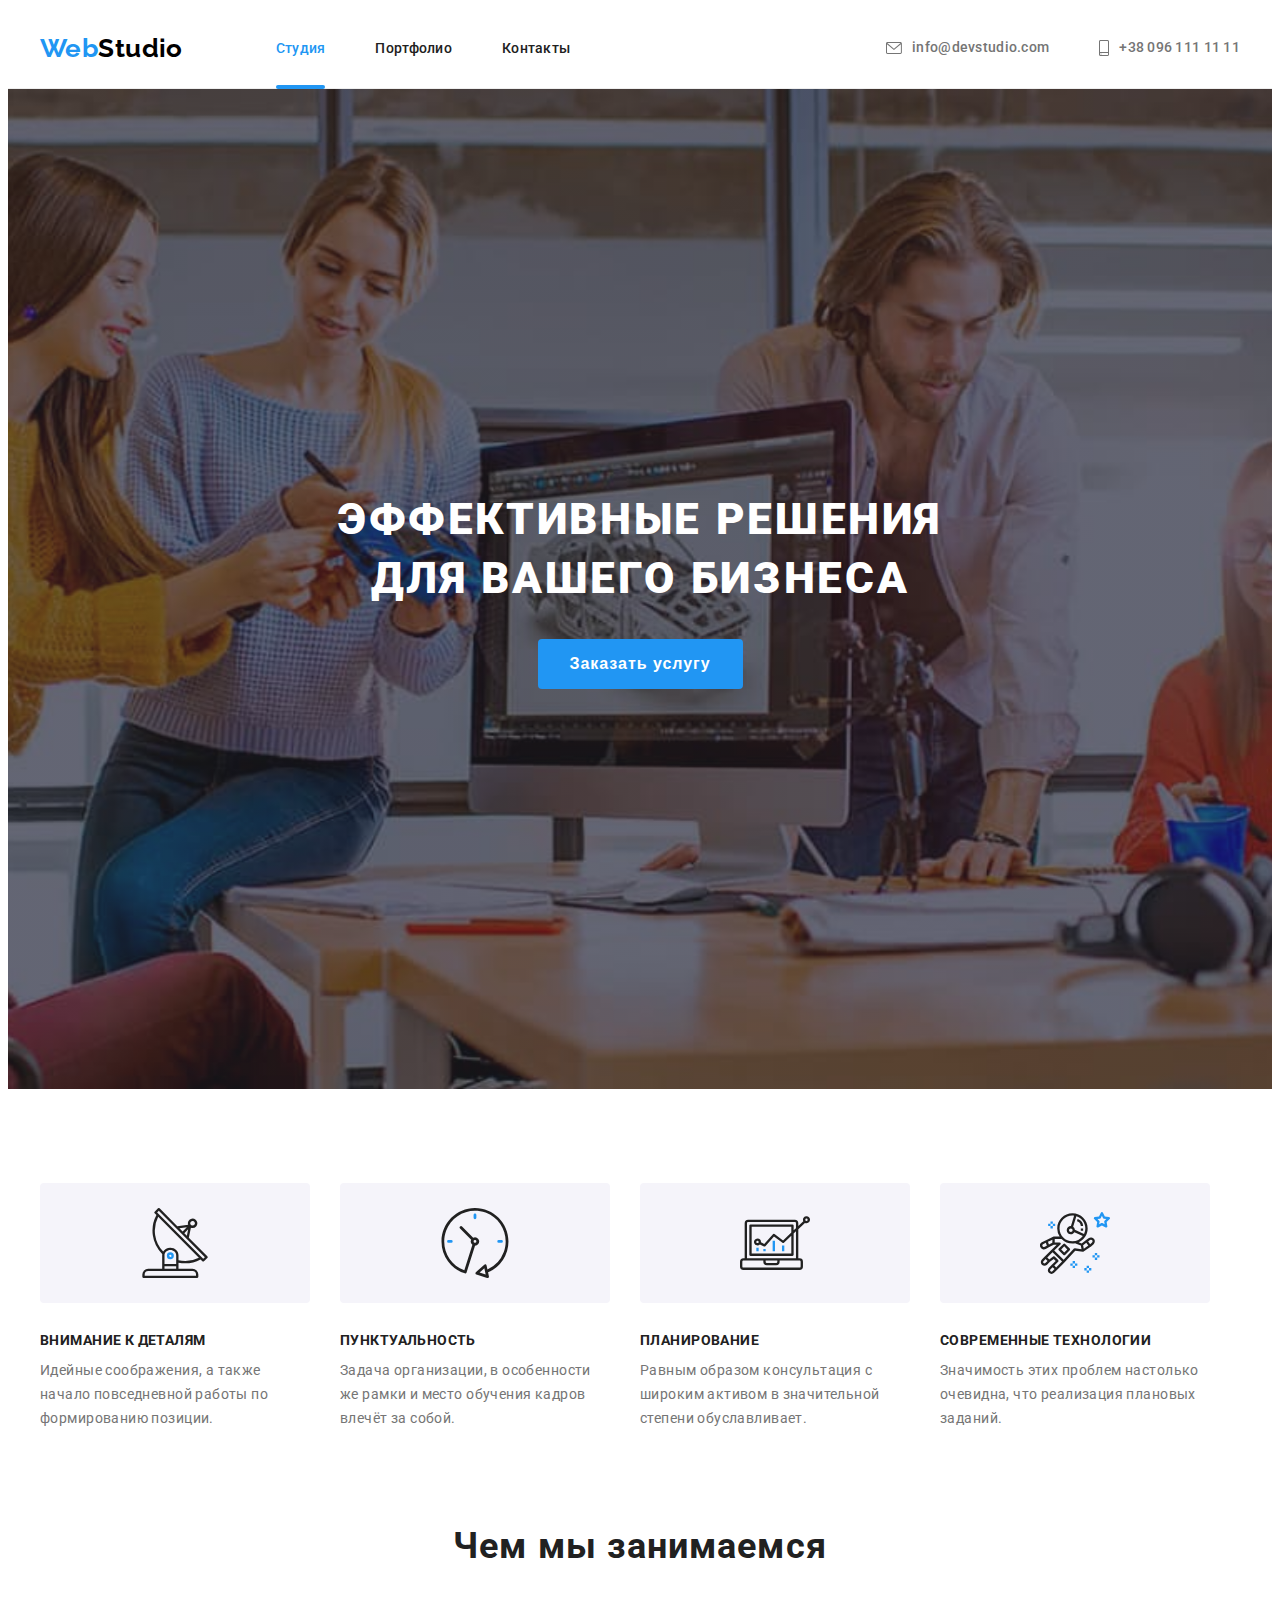
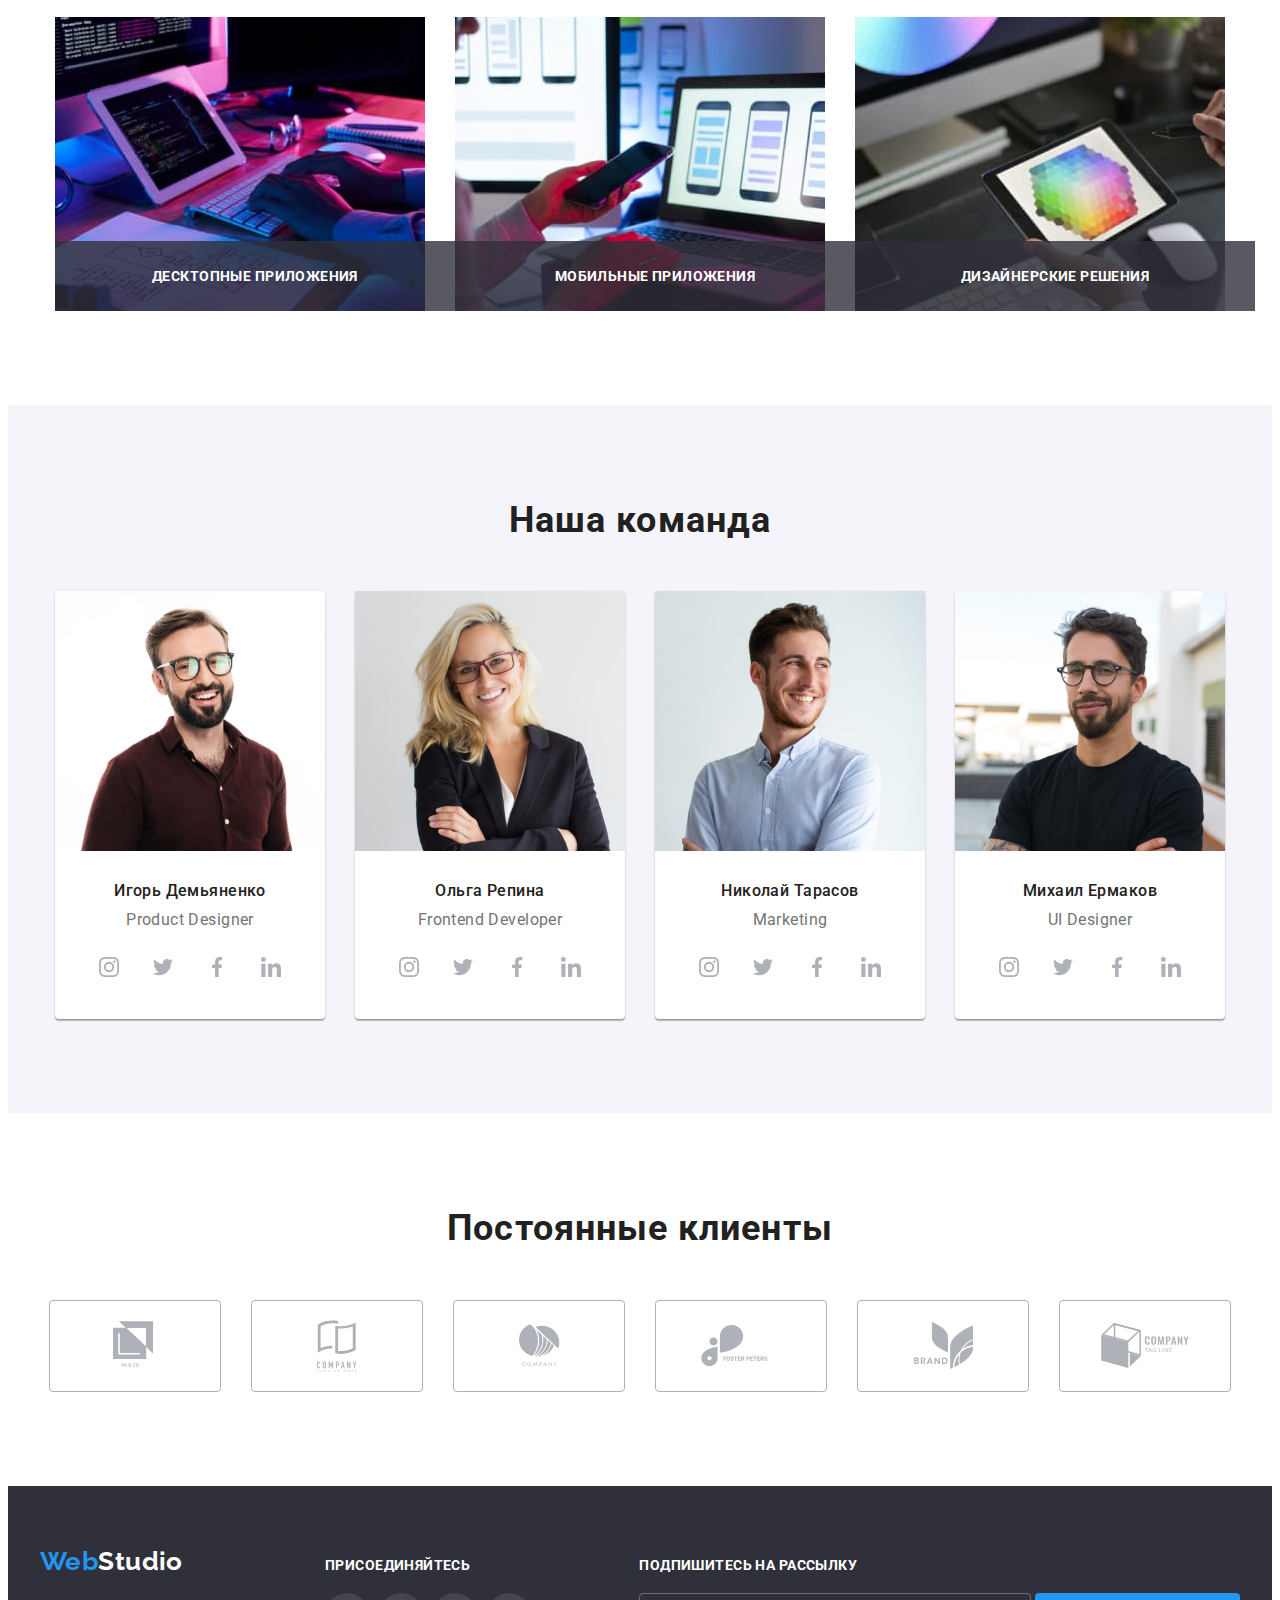
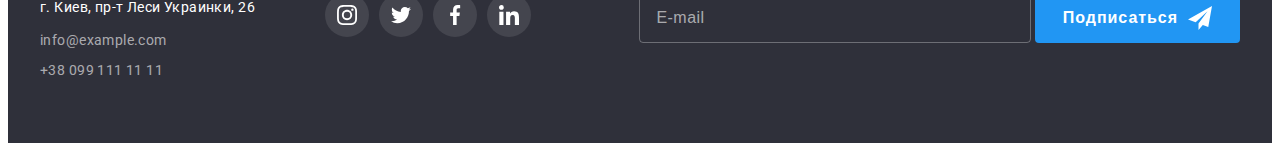
==== index.html @ 0a1d78c8 "added all icons" ====
<!DOCTYPE html>
<html lang="ru">
  <head>
    <meta charset="UTF-8" />
    <meta name="viewport" content="width=device-width, initial-scale=1.0" />
    <title>goit-markup-hw-06 Web Studio (Version 2.1)</title>

    <!-- Embeding fonts -->
    <link rel="preconnect" href="https://fonts.gstatic.com" />
    <link
      href="https://fonts.googleapis.com/css2?family=Raleway:wght@700&family=Roboto:wght@400;500;700;900&display=swap"
      rel="stylesheet"
    />

    <!--подключен сторонний нормалайз https://github.com/sindresorhus/modern-normalize/blob/main/modern-normalize.css -->
    <!-- <link rel="stylesheet" href="./css/modern-normalize.css" /> -->
    <link
      rel="stylesheet"
      href="https://cdnjs.cloudflare.com/ajax/libs/modern-normalize/1.0.0/modern-normalize.css"
      integrity="sha512-Zx6MlUMKSVJoQ+83OwhdILe8cSEsCzfqThJd7J/VA2UrK6Ctj85p+xzqfyuNXE5B1k25uUdmJ2OzItbBy9GHAQ=="
      crossorigin="anonymous"
    />
    <!-- Скрыт заголовок visually-hidden.css https://gist.github.com/luxplanjay/6f6936b1bba7afe006fa9317b07b6045 -->
    <!-- <link rel="stylesheet" href="./css/visually-hidden.css" /> -->

    <!-- Тут файл для переменных цвета в основном... -->
    <!-- <link rel="stylesheet" href="./css/variables.css"> -->

    <!-- Основные стили -->
    <link rel="stylesheet" href="./css/styles.css" />
  </head>

  <body>
    <header class="header">
      <div class="container">
        <nav class="nav">
          <a href="./index.html" lang="en" class="logo">
            Web<span class="logo-part">Studio</span>
          </a>
          <ul class="nav-list">
            <li class="nav-list-item">
              <a href="./index.html" class="nav-link current-page">Студия</a>
            </li>

            <li class="nav-list-item">
              <a href="./portfolio.html" class="nav-link">Портфолио</a>
            </li>

            <li class="nav-list-item">
              <a href="#contacts" class="nav-link">Контакты</a>
            </li>
          </ul>
        </nav>
        <address class="address-list">
          <a href="mailto:info@devstudio.com" lang="en" class="address-item">
            <svg class="address-icon" width="16" height="12">
              <use href="./images/icons.svg#envelope"></use>
            </svg>
            info@devstudio.com
          </a>

          <a href="tel:+380961111111" class="address-item">
            <svg class="address-icon" width="10" height="16">
              <use href="./images/icons.svg#smartphone"></use>
            </svg>
            +38 096 111 11 11
          </a>
        </address>
      </div>
    </header>

    <!-- <svg>
      <use href="./images/not-optimized/address-envelope.svg" width="20"></use>
    </svg> -->

    <main>
      <!--Hero section-->
      <section class="hero">
        <h1 class="hero-title uppercase">
          Эффективные решения<br />для вашего бизнеса
        </h1>
        <button data-toggle-backdrop-sign class="button">
          Заказать услугу
        </button>
      </section>

      <!--features section-->
      <section class="features section">
        <div class="container">
          <!-- <div class="wrapper"> -->
          <h2 class="visually-hidden">Наши ценности</h2>
          <ul class="card-set">
            <li class="card">
              <div class="card-thumb">
                <svg height="70" width="70">
                  <use href="./images/icons.svg#antenna-1"></use>
                </svg>
              </div>
              <h3 class="features-title uppercase">Внимание к деталям</h3>
              <p>
                Идейные соображения, а также начало повседневной работы по
                формированию позиции.
              </p>
            </li>

            <li class="card">
              <div class="card-thumb">
                <svg height="70" width="70">
                  <use href="./images/icons.svg#clock-1"></use>
                </svg>
              </div>
              <h3 class="features-title uppercase">Пунктуальность</h3>
              <p>
                Задача организации, в особенности же рамки и место обучения
                кадров влечёт за собой.
              </p>
            </li>

            <li class="card">
              <div class="card-thumb">
                <svg height="70" width="70">
                  <use href="./images/icons.svg#diagram-1"></use>
                </svg>
              </div>
              <h3 class="features-title uppercase">Планирование</h3>
              <p>
                Равным образом консультация с широким активом в значительной
                степени обуславливает.
              </p>
            </li>

            <li class="card">
              <div class="card-thumb">
                <svg height="70" width="70">
                  <use href="./images/icons.svg#astronaut-1"></use>
                </svg>
              </div>
              <h3 class="features-title uppercase">Современные технологии</h3>
              <p>
                Значимость этих проблем настолько очевидна, что реализация
                плановых заданий.
              </p>
            </li>
          </ul>
          <!-- </div> -->
        </div>
      </section>
      <!-- About section -->
      <section class="about section">
        <div class="container">
          <h2 class="section-title">Чем мы занимаемся</h2>
          <ul class="card-set">
            <li class="about-card">
              <div class="card-thumb">
                <img
                  class="about-image"
                  src="./images/box-001.jpg"
                  alt="Десктопные приложения"
                  width="370"
                />
                <div class="overlay">
                  <p class="overlay-text uppercase">Десктопные приложения</p>
                </div>
              </div>
            </li>

            <li class="about-card">
              <div class="card-thumb">
                <img
                  class="about-image"
                  src="./images/box-002.jpg"
                  alt="Мобильные приложения"
                  width="370"
                />
                <div class="overlay">
                  <p class="overlay-text uppercase">Мобильные приложения</p>
                </div>
              </div>
            </li>

            <li class="about-card">
              <div class="card-thumb">
                <img
                  class="about-image"
                  src="./images/box-003.jpg"
                  alt="Дизайнерские решения"
                  width="370"
                />
                <div class="overlay">
                  <p class="overlay-text uppercase">Дизайнерские решения</p>
                </div>
              </div>
            </li>
          </ul>
        </div>
      </section>

      <!--team section-->
      <section class="team section">
        <div class="container">
          <h2 class="section-title">Наша команда</h2>
          <ul class="card-set">
            <li class="card-set-item">
              <div class="card-thumb">
                <img
                  src="./images/card-001.jpg"
                  alt="Product Designer Игорь Демьяненко"
                  width="270"
                />
              </div>
              <div class="card-content">
                <h3 class="card-title">Игорь Демьяненко</h3>
                <p class="card-item" lang="en">Product Designer</p>
                <ul class="social-links">
                  <li class="social-links-item">
                    <a
                      class="social-link instagram"
                      href="#"
                      rel="nofollow noopener noreferrer"
                      target="blanc"
                      aria-label="Instagram"
                    >
                      <svg height="20" width="20">
                        <use href="./images/icons.svg#instagram-2"></use>
                      </svg>
                    </a>
                  </li>

                  <li class="social-links-item">
                    <a
                      class="social-link twitter"
                      href="#"
                      rel="nofollow noopener noreferrer"
                      target="blanc"
                      aria-label="Twitter"
                    >
                      <svg height="20" width="20">
                        <use href="./images/icons.svg#twitter-1"></use>
                      </svg>
                    </a>
                  </li>

                  <li class="social-links-item">
                    <a
                      class="social-link facebook"
                      href="#"
                      rel="nofollow noopener noreferrer"
                      target="blanc"
                      aria-label="Facebook"
                    >
                      <svg height="20" width="20">
                        <use href="./images/icons.svg#facebook-1"></use>
                      </svg>
                    </a>
                  </li>

                  <li class="social-links-item">
                    <a
                      class="social-link linkedin"
                      href="#"
                      rel="nofollow noopener noreferrer"
                      target="blanc"
                      aria-label="Linkedin"
                    >
                      <svg height="20" width="20">
                        <use href="./images/icons.svg#linkedin-1"></use>
                      </svg>
                    </a>
                  </li>
                </ul>
              </div>
            </li>

            <li class="card-set-item">
              <div class="card-thumb">
                <img
                  src="./images/card-002.jpg"
                  alt="Frontend Developer Ольга Репина"
                  width="270"
                />
              </div>
              <div class="card-content">
                <h3 class="card-title">Ольга Репина</h3>
                <p class="card-item" lang="en">Frontend Developer</p>
                <ul class="social-links">
                  <li class="social-links-item">
                    <a
                      class="social-link instagram"
                      href="#"
                      rel="nofollow noopener noreferrer"
                      target="blanc"
                      aria-label="Instagram"
                    >
                      <svg height="20" width="20">
                        <use href="./images/icons.svg#instagram-2"></use>
                      </svg>
                    </a>
                  </li>

                  <li class="social-links-item">
                    <a
                      class="social-link twitter"
                      href="#"
                      rel="nofollow noopener noreferrer"
                      target="blanc"
                      aria-label="Twitter"
                    >
                      <svg height="20" width="20">
                        <use href="./images/icons.svg#twitter-1"></use>
                      </svg>
                    </a>
                  </li>

                  <li class="social-links-item">
                    <a
                      class="social-link facebook"
                      href="#"
                      rel="nofollow noopener noreferrer"
                      target="blanc"
                      aria-label="Facebook"
                    >
                      <svg height="20" width="20">
                        <use href="./images/icons.svg#facebook-1"></use>
                      </svg>
                    </a>
                  </li>

                  <li class="social-links-item">
                    <a
                      class="social-link linkedin"
                      href="#"
                      rel="nofollow noopener noreferrer"
                      target="blanc"
                      aria-label="Linkedin"
                    >
                      <svg height="20" width="20">
                        <use href="./images/icons.svg#linkedin-1"></use>
                      </svg>
                    </a>
                  </li>
                </ul>
              </div>
            </li>

            <li class="card-set-item">
              <div class="card-thumb">
                <img
                  src="./images/card-003.jpg"
                  alt="Marketing Николай Тарасов"
                  width="270"
                />
              </div>
              <div class="card-content">
                <h3 class="card-title">Николай Тарасов</h3>
                <p class="card-item" lang="en">Marketing</p>
                <ul class="social-links">
                  <li class="social-links-item">
                    <a
                      class="social-link instagram"
                      href="#"
                      rel="nofollow noopener noreferrer"
                      target="blanc"
                      aria-label="Instagram"
                    >
                      <svg height="20" width="20">
                        <use href="./images/icons.svg#instagram-2"></use>
                      </svg>
                    </a>
                  </li>

                  <li class="social-links-item">
                    <a
                      class="social-link twitter"
                      href="#"
                      rel="nofollow noopener noreferrer"
                      target="blanc"
                      aria-label="Twitter"
                    >
                      <svg height="20" width="20">
                        <use href="./images/icons.svg#twitter-1"></use>
                      </svg>
                    </a>
                  </li>

                  <li class="social-links-item">
                    <a
                      class="social-link facebook"
                      href="#"
                      rel="nofollow noopener noreferrer"
                      target="blanc"
                      aria-label="Facebook"
                    >
                      <svg height="20" width="20">
                        <use href="./images/icons.svg#facebook-1"></use>
                      </svg>
                    </a>
                  </li>

                  <li class="social-links-item">
                    <a
                      class="social-link linkedin"
                      href="#"
                      rel="nofollow noopener noreferrer"
                      target="blanc"
                      aria-label="Linkedin"
                    >
                      <svg height="20" width="20">
                        <use href="./images/icons.svg#linkedin-1"></use>
                      </svg>
                    </a>
                  </li>
                </ul>
              </div>
            </li>

            <li class="card-set-item">
              <div class="card-thumb">
                <img
                  src="./images/card-004.jpg"
                  alt="UI Designer Михаил Ермаков"
                  width="270"
                />
              </div>
              <div class="card-content">
                <h3 class="card-title">Михаил Ермаков</h3>
                <p class="card-item" lang="en">UI Designer</p>
                <ul class="social-links">
                  <li class="social-links-item">
                    <a
                      class="social-link instagram"
                      href="#"
                      rel="nofollow noopener noreferrer"
                      target="blanc"
                      aria-label="Instagram"
                    >
                      <svg height="20" width="20">
                        <use href="./images/icons.svg#instagram-2"></use>
                      </svg>
                    </a>
                  </li>

                  <li class="social-links-item">
                    <a
                      class="social-link twitter"
                      href="#"
                      rel="nofollow noopener noreferrer"
                      target="blanc"
                      aria-label="Twitter"
                    >
                      <svg height="20" width="20">
                        <use href="./images/icons.svg#twitter-1"></use>
                      </svg>
                    </a>
                  </li>

                  <li class="social-links-item">
                    <a
                      class="social-link facebook"
                      href="#"
                      rel="nofollow noopener noreferrer"
                      target="blanc"
                      aria-label="Facebook"
                    >
                      <svg height="20" width="20">
                        <use href="./images/icons.svg#facebook-1"></use>
                      </svg>
                    </a>
                  </li>

                  <li class="social-links-item">
                    <a
                      class="social-link linkedin"
                      href="#"
                      rel="nofollow noopener noreferrer"
                      target="blanc"
                      aria-label="Linkedin"
                    >
                      <svg height="20" width="20">
                        <use href="./images/icons.svg#linkedin-1"></use>
                      </svg>
                    </a>
                  </li>
                </ul>
              </div>
            </li>
          </ul>
        </div>
      </section>

      <!--clients section-->
      <section class="clients section">
        <div class="container">
          <h2 class="section-title">Постоянные клиенты</h2>
          <ul class="card-set">
            <li class="card-set-item">
              <a
                class="client-link"
                href="#"
                rel="nofollow noopener noreferrer"
                target="blanc"
                aria-label="Client-1"
              >
                <svg width="44.27" height="49.23">
                  <use href="./images/icons.svg#logo-1"></use>
                </svg>
              </a>
            </li>

            <li class="card-set-item">
              <a
                class="client-link"
                href="#"
                rel="nofollow noopener noreferrer"
                target="blanc"
                aria-label="Client-2"
              >
                <svg width="40" height="52">
                  <use href="./images/icons.svg#logo-2"></use>
                </svg>
              </a>
            </li>

            <li class="card-set-item">
              <a
                class="client-link"
                href="#"
                rel="nofollow noopener noreferrer"
                target="blanc"
                aria-label="Client-3"
              >
                <svg width="41" height="42.6">
                  <use href="./images/icons.svg#logo-3"></use>
                </svg>
              </a>
            </li>

            <li class="card-set-item">
              <a
                class="client-link"
                href="#"
                rel="nofollow noopener noreferrer"
                target="blanc"
                aria-label="Client-4"
              >
                <svg width="79.66" height="42.02">
                  <use href="./images/icons.svg#logo-4"></use>
                </svg>
              </a>
            </li>

            <li class="card-set-item">
              <a
                class="client-link"
                href="#"
                rel="nofollow noopener noreferrer"
                target="blanc"
                aria-label="Client-5"
              >
                <svg width="59" height="47">
                  <use href="./images/icons.svg#logo-5"></use>
                </svg>
              </a>
            </li>

            <li class="card-set-item">
              <a
                class="client-link"
                href="#"
                rel="nofollow noopener noreferrer"
                target="blanc"
                aria-label="Client-6"
              >
                <svg width="88.48" height="45.44">
                  <use href="./images/icons.svg#logo-6"></use>
                </svg>
              </a>
            </li>
          </ul>
        </div>
      </section>
    </main>

    <footer class="footer">
      <div class="container">
        <div class="footer-address-sidebar">
          <a href="./index.html" lang="en" class="logo">
            Web<span class="logo-part">Studio</span>
          </a>
          <address id="contacts" class="address-list">
            <a
              href="https://goo.gl/maps/3aquBBFfu6E2QgFt6"
              class="address-item map"
              rel="nofollow noopener noreferrer"
              target="blanc"
            >
              г. Киев, пр-т Леси Украинки, 26
            </a>

            <a href="mailto:info@example.com" lang="en" class="address-item">
              info@example.com
            </a>

            <a href="tel:+380991111111" class="address-item">
              +38 099 111 11 11
            </a>
          </address>
        </div>

        <div class="footer-socials-sidebar uppercase">
          <p>присоединяйтесь</p>

          <ul class="social-links">
            <li class="social-links-item">
              <a
                class="social-link instagram"
                href="#"
                rel="nofollow noopener noreferrer"
                target="blanc"
                aria-label="Instagram"
              >
                <svg height="20" width="20">
                  <use href="./images/icons.svg#instagram-2"></use>
                </svg>
              </a>
            </li>

            <li class="social-links-item">
              <a
                class="social-link twitter"
                href="#"
                rel="nofollow noopener noreferrer"
                target="blanc"
                aria-label="Twitter"
              >
                <svg height="20" width="20">
                  <use href="./images/icons.svg#twitter-1"></use>
                </svg>
              </a>
            </li>

            <li class="social-links-item">
              <a
                class="social-link facebook"
                href="#"
                rel="nofollow noopener noreferrer"
                target="blanc"
                aria-label="Facebook"
              >
                <svg height="20" width="20">
                  <use href="./images/icons.svg#facebook-1"></use>
                </svg>
              </a>
            </li>

            <li class="social-links-item">
              <a
                class="social-link linkedin"
                href="#"
                rel="nofollow noopener noreferrer"
                target="blanc"
                aria-label="Linkedin"
              >
                <svg height="20" width="20">
                  <use href="./images/icons.svg#linkedin-1"></use>
                </svg>
              </a>
            </li>
          </ul>
        </div>

        <form class="email-form uppercase" autocomplete="on" novalidate>
          <div
            class="email-form-wrapper"
            role="group"
            aria-labelledby="email-input"
          >
            <p id="email-input">Подпишитесь на рассылку</p>
            <label>
              <input
                type="email"
                name="email"
                id="email"
                class="input"
                placeholder="E-mail"
              />
            </label>
            <button type="button" class="button">
              Подписаться
              <svg class="email-form-icon" height="24" width="24">
                <use href="./images/icons.svg#send"></use>
              </svg>
            </button>
          </div>
        </form>
      </div>
    </footer>

    <div data-backdrop-sign class="backdrop-sign is-hidden">
      <div class="modal-sign">
        <button class="close-button" data-toggle-backdrop-sign>
          <svg height="18" width="18">
            <use href="./images/icons.svg#close"></use>
          </svg>
        </button>
        <form class="modal-form" autocomplete="on" novalidate>
          <div
            class="modal-form-wrapper"
            role="group"
            aria-labelledby="form-heading"
          >
            <p id="form-heading" class="form-heading">
              Оставьте свои данные, мы вам перезвоним
            </p>
            <label class="input-label">
              <span class="input-heading">Имя</span>
              <div class="icon-input-wrapper">
                <input class="input" type="text" name="name" />
                <svg class="input-icon" height="18" width="18">
                  <use href="./images/icons.svg#person"></use>
                </svg>
              </div>
            </label>
            <label class="input-label">
              <span class="input-heading"> Телефон </span>
              <div class="icon-input-wrapper">
                <input class="input" type="tel" name="tel" />
                <svg class="input-icon" height="18" width="18">
                  <use href="./images/icons.svg#phone"></use>
                </svg>
              </div>
            </label>
            <label class="input-label">
              <span class="input-heading"> Почта </span>
              <div class="icon-input-wrapper">
                <input class="input" type="email" name="email" />
                <svg class="input-icon" height="18" width="18">
                  <use href="./images/icons.svg#email"></use>
                </svg>
              </div>
            </label>
            <label class="input-label">
              <span class="input-heading"> Комментарий </span>
              <textarea
                class="input textarea"
                name="comment"
                id="comment"
                placeholder="Введите текст"
                rows="5"
              ></textarea>
            </label>
          </div>
        </form>

        <label>
          Соглашаюсь с рассылкой и принимаю
          <input class="checkbox" type="checkbox" />
          <svg class="input-icon" height="15" width="16">
            <use href="./images/icons.svg#check-mark"></use>
          </svg>
        </label>
        <a class="link" href="#">Условия договора</a>
        <button class="button" type="button">Отправить</button>
      </div>
    </div>
    <script src="./scripts/modal.js"></script>

    <!-- <noscript>
      Для корректной работы страницы разрешите браузеру выполнение скриптов
    </noscript> -->
  </body>
</html>
---- css/styles.css ----
/* Variables */
:root {
  --accent-color: #2196f3; /* accent-color */
  --hover-background-color: #188ce8; /* bg hover for hero button */
  --secondary-color: #212121; /* text titles */
  --primary-color: #757575; /* primary-color text */
  --white-color: #ffffff; /* white-color for some text */
  --border-color: #ececec; /* border */
  --border-color: #eeeeee; /* Border-color for portfolio */
  --modal-input-border-color: rgba(33, 33, 33, 0.2);
  --secondary-background-color: #f5f4fa; /* bg some buttons */
  --address-primary-color: rgba(255, 255, 255, 0.6); /* address-primary-color */
  --black-color: #000000; /* black-color */
  --primary-background-color: #2f303a; /* primary-background-color footer and hero */
  --social-link-color: #afb1b8; /* social-link color */
  --hero-bg-color: #c4c4c4; /* bg for hero */
  --hero-overlay-color: rgba(47, 48, 58, 0.4);
  --about-overlay-color: rgba(47, 48, 58, 0.8);
  --portfolio-overlay-color: rgba(33, 150, 243, 0.9);
  --modal-overlay-color: rgba(0, 0, 0, 0.2);
  --close-border-color: rgba(0, 0, 0, 0.1);

  --footer-socials-bg-color: rgba(255, 255, 255, 0.1);
  --transparent-color: rgba(0, 0, 0, 0);

  --card-set-gap: 30px; /* set-gap between cards for adaptive grid */

  --box-shadow: 0px 1px 3px rgba(0, 0, 0, 0.12), 0px 1px 1px rgba(0, 0, 0, 0.14),
    0px 2px 1px rgba(0, 0, 0, 0.2);
  --portfolio-box-shadow: 0px 1px 1px rgba(0, 0, 0, 0.12),
    0px 4px 4px rgba(0, 0, 0, 0.06), 1px 4px 6px rgba(0, 0, 0, 0.16);
  --button-shadow: 0px 3px 1px rgba(0, 0, 0, 0.1),
    0px 1px 2px rgba(0, 0, 0, 0.08), 0px 2px 2px rgba(0, 0, 0, 0.12);

  --transition-duration: 250ms;
  --transition-timing-function: cubic-bezier(0.4, 0, 0.2, 1);
}

/* Remove markers from lists */
ul {
  list-style: none;
}

/* Remove underline from urls */
a {
  text-decoration: none;
  font-style: normal;
}

/* Transform text to uppercase */
.uppercase {
  text-transform: uppercase;
}

body {
  font-family: 'Roboto', sans-serif;
  font-weight: 400;
  font-size: 14px;
  line-height: 1.71;
  letter-spacing: 0.03em;
  background-color: var(--white-color);
  color: var(--primary-color);
}

.container {
  display: flex;
  width: 1200px; /* TODO: @width в будущем переделать под адаптив@ сделать "max-width: 1200px;" и пофиксить все что поплывет при изменении вьюпорта */
  padding-left: 15px;
  padding-right: 15px;
  margin-left: auto;
  margin-right: auto;

  /* outline: 2px dotted tomato; */
}

.header .container {
  display: flex;
  align-items: center;
  justify-content: space-between;
}

.header .nav {
  display: flex;
  align-items: center;
}

.header {
  position: relative;

  /* position: fixed;
  top: 0;
  left: 0;
  width: 100%;
  z-index: 1; */

  /* margin-top: 5px; */
  background-color: var(--white-color);
  border-bottom: 1px solid var(--border-color);
}

/* .header::after {
  position: absolute;
  content: '';
  display: block;
  left: 0;
  bottom: 0;
  width: 100%;
  height: 1px;
  background-color: var(--border-color); 
}*/

/* reset margins for headings & paragraphs */
h1,
h2,
h3,
h4,
h5,
h6,
p,
ul {
  margin: 0;
  padding: 0;
}

/* adaptive grid (card-set, card-set-item) */
.card-set {
  display: flex;
  flex-wrap: wrap;

  /* reset user agent styles */
  list-style: none;
  padding: 0;
  margin: 0;

  /* compensation for .card margins */
  margin-top: calc(-1 * var(--card-set-gap));
  margin-left: calc(-1 * var(--card-set-gap));
}

.card-set-item {
  flex-basis: calc(
    100% / 4 - var(--card-set-gap)
  ); /* "100% / 4" - where "4" is count of items in row, so every card will got 1/4 parrent width but - var(--card-set-gap)  */

  margin-top: var(--card-set-gap);
  margin-left: var(--card-set-gap);

  /* box-shadow: 0px 1px 3px rgba(0, 0, 0, 0.12), 0px 1px 1px rgba(0, 0, 0, 0.14), 0px 2px 1px rgba(0, 0, 0, 0.2); */
  box-shadow: var(--box-shadow);

  border-radius: 4px;
  text-align: center;

  background-color: var(--white-color);

  /* width: 270px; */
}

/* Самая простая техника отзывчивых изображений card-thumb */
.card-thumb {
  display: block;
}

/* delletes indents for inline images */
img {
  display: block; /* убивает зазор в 1/4em строчного элемента картинки просто делая ее блочным */

  max-width: 100%;

  /* высоту для современных браузеров ставить тут не обязательно */
  height: 100%;

  object-fit: cover;
}

.card-content {
  padding: 30px 32px;
  text-align: center;

  /* padding-bottom: 30px; */
  /* outline: 1px dotted tomato; */
}

/* Hero section */
.hero {
  display: flex;
  flex-direction: column;
  justify-content: center;
  align-items: center;

  /* width: 1600px; */

  max-width: 1600px;
  min-height: 600px;
  margin-left: auto;
  margin-right: auto;

  padding: 200px 0;

  /* position: absolute;
  width: 1600px;
  height: 600px;
  left: 0px;
  top: 80px;
  background: url(new_photo.jpg); */

  background-color: var(--hero-bg-color);

  /* background-image: url(../images/hero.jpg); */
  background-image: linear-gradient(
      to top,
      var(--hero-overlay-color),
      var(--hero-overlay-color)
    ),
    url(../images/hero.jpg);

  /* linear-gradient(var(--hero-overlay-color)); */
  background-repeat: no-repeat;
  background-size: cover;
  background-position: center;

  color: var(--white-color);
}

.hero-title {
  margin-bottom: 30px;

  font-weight: 900;
  font-size: 44px;
  line-height: 1.36;
  letter-spacing: 0.06em;

  /* margin-left: auto;
  margin-right: auto; */
  text-align: center;
}

.hero .button {
  display: block;

  /* margin-left: auto; */
  /* margin-right: auto; */
  padding: 10px 32px;
  font-weight: 700;
  color: currentColor;
  font-size: 16px;
  line-height: 1.875;
  letter-spacing: 0.06em;
  background-color: var(--accent-color);
  border: none;
  text-align: center;

  /* transition-property: color, background-color, box-shadow;
  transition-duration: var(--transition-duration);
  transition-timing-function: var(--transition-timing-function); */
}

.button {
  font-weight: 500;
  color: var(--secondary-color);
  font-size: 16px;
  line-height: 1.62;
  letter-spacing: 0.03em;
  background-color: var(--secondary-background-color);
  border: none;
  padding: 6px 22px;
  border-radius: 4px;
  cursor: pointer;

  transition-property: color, background-color, box-shadow;
  transition-duration: var(--transition-duration);
  transition-timing-function: var(--transition-timing-function);
}

.button:hover,
.button:focus {
  color: var(--white-color);
  background-color: var(--accent-color);
  outline: none;

  box-shadow: var(--button-shadow);
}

.hero .button:hover,
.hero .button:focus {
  background-color: var(--hover-background-color);
  outline: none;
} /* end of Hero section */

/* Logo styles */
.logo {
  margin-right: 93px;

  /* position: relative; */
  font-family: 'Raleway', sans-serif;
  font-weight: 700;
  font-size: 26px;
  line-height: 1.19;

  /* letter-spacing: 0.03em; */
  color: var(--accent-color);

  /* transition-property: text-shadow;
  transition-duration: var(--transition-duration);
  transition-timing-function: var(--transition-timing-function); */
}

.logo:hover,
.logo:focus {
  outline: none;

  /* text-shadow: var(--button-shadow); */
}

.header .logo-part {
  color: var(--black-color);
}

/* nav */
.nav-list {
  display: flex;
}

.nav-list-item:not(.nav-list-item:last-child) {
  margin-right: 50px;
}

.nav-link {
  position: relative;
  display: inline-block;
  padding-top: 32px;
  padding-bottom: 32px;

  font-size: 14px;
  color: var(--secondary-color);
  font-weight: 500;
  line-height: 1.1721;

  /* line-height: 1.1429; */
  letter-spacing: 0.02em;

  /* outline: 1px dotted tomato; */
  transition-property: color, background-color, box-shadow;
  transition-duration: var(--transition-duration);
  transition-timing-function: var(--transition-timing-function);
}

.nav-link:hover,
.nav-link:focus {
  color: var(--accent-color);
  outline: none;
}

.nav-link::after {
  content: '';
  display: block;
  position: absolute;
  width: 100%;
  height: 4px;
  bottom: -1px;

  /* z-index: 1; */
  border-radius: 2px;
  background-color: var(--transparent-color);

  transition-property: background-color;
  transition-duration: var(--transition-duration);
  transition-timing-function: var(--transition-timing-function);
}

.nav-link:focus::after,
.nav-link:hover::after {
  background-color: var(--accent-color);
}

.current-page {
  color: var(--accent-color);
  position: relative;

  transition-property: color;
  transition-duration: var(--transition-duration);
  transition-timing-function: var(--transition-timing-function);
}

.current-page:hover,
.current-page:focus {
  color: var(--hover-background-color);

  /* text-shadow: var(--button-shadow); */
}

.current-page::after {
  background-color: var(--accent-color);
}

.current-page:hover::after,
.current-page:focus::after {
  background-color: var(--hover-background-color);
}

/* 
.current-page::after,
.current-page::after {
  content: '';
  display: flex;
  height: 10px;
  width: 10px;
  background-color: tomato;
} */

.features-title {
  margin-bottom: 10px;
  font-size: 14px;
  line-height: 1.14;
  color: var(--secondary-color);
}

.section {
  padding-top: 94px;
  padding-bottom: 94px;
}

.section-title {
  margin-bottom: 50px;
  font-weight: 700;
  font-size: 36px;
  letter-spacing: 0.03em;
  line-height: 1.17;
  color: var(--secondary-color);
}

.team {
  background-color: var(--secondary-background-color);
}

.team .card-thumb {
  max-height: 260px;
}

.card {
  background-color: var(--white-color);
  max-width: 270px;
}

.portfolio .container {
  flex-direction: column;
}

.portfolio-item {
  background-color: var(--white-color);

  /* width: 370px; */
  flex-basis: calc(100% / 3 - var(--card-set-gap));

  margin-top: var(--card-set-gap);
  margin-left: var(--card-set-gap);

  /* border: 1px solid var(--border-color); */
}

.portfolio-item-link {
  display: block;
  color: var(--primary-color);

  transition-property: box-shadow;
  transition-duration: var(--transition-duration);
  transition-timing-function: var(--transition-timing-function);
}

.portfolio-item-link:hover,
.portfolio-item-link:focus {
  outline: none;
  box-shadow: var(--portfolio-box-shadow);
}

.portfolio-title {
  margin-bottom: 4px;
  font-weight: 700;
  font-size: 18px;
  letter-spacing: 0.06em;
  line-height: 2;
  color: var(--secondary-color);
}

.portfolio-type {
  font-size: 16px;
  line-height: 1.875;
}

.portfolio-text {
  padding: 20px 24px;

  border-bottom: 1px solid var(--border-color);
  border-left: 1px solid var(--border-color);
  border-right: 1px solid var(--border-color);
}

.portfolio .card-thumb {
  position: relative;
  max-height: 294px;
  overflow: hidden;
}

.portfolio-item-link .overlay {
  position: absolute;
  top: 0;
  left: 0;

  width: 100%;
  height: 100%;
  padding: 64px 24px;

  /* padding: 32px 64px;*/

  /* opacity: 0; */
  background: var(--portfolio-overlay-color);
  transform: translateY(150%);

  /* transition: transform 250ms cubic-bezier(0.4, 0, 0.2, 1); */
  transition-property: transform;
  transition-duration: var(--transition-duration);
  transition-timing-function: var(--transition-timing-function);
}

.portfolio-item-link:hover .overlay,
.portfolio-item-link:focus .overlay {
  transform: translateY(0);
}

.portfolio .overlay-text {
  font-size: 18px;
  line-height: 1.56;
  letter-spacing: 0.03em;

  /* display: inline-block; */
  /* position: absolute; */
  /* padding: 63px 24px; */
  /* top: 0%; */
  /* left: 0%; */
  /* background-color: rgba(0, 0, 0, 0.06); */
  color: var(--white-color);

  /* color: teal; */
  /* opacity: 0; */

  /* transition-property: opacity;
  transition-duration: 250ms;
  transition-timing-function: cubic-bezier(0.4, 0, 0.2, 1);
  transition-delay: 50ms; */
}

/* .portfolio-item-link:hover .overlay,
.portfolio-item-link:focus .overlay {
  opacity: 1;
} */

/* 
.portfolio .card-thumb::after {
  content: '';
  display: block;
  position: absolute;
  width: 100%;
  height: 100%;
  top: 50%;
  left: 50%;
  margin: 0;
  background-color: tomato;
} */

.card-title {
  color: var(--secondary-color);
  font-weight: 500;
  font-size: 16px;
  line-height: 1.19;
}

/* .team .card {

} */

.card-item {
  margin-top: 10px;

  color: var(--primary-color);
  font-size: 16px;
  line-height: 1.19;
} /* end of main section */

.footer .logo-part {
  color: var(--white-color);
} /* end of Logo styles */

.footer .logo {
  margin-right: 0;
  margin-bottom: 20px;
}

.footer .logo:hover,
.footer .logo:focus {
  outline: none;

  /* text-shadow: var(--box-shadow); */
}

.footer {
  padding-top: 60px;
  padding-bottom: 60px;
  background-color: var(--primary-background-color);
}

.footer > .container {
  display: flex;
  flex-direction: row;
  justify-content: flex-start;
  align-items: baseline;
}

.footer-address-sidebar {
  display: flex;
  flex-direction: column;
  justify-content: flex-start;
  align-items: flex-start;
}

.footer .address-item {
  margin-right: 0;
  color: var(--address-primary-color);
  font-weight: 400;
  line-height: 1.71;
  letter-spacing: 0.03em;
}

.footer .address-item:not(:last-child, .map) {
  margin-bottom: 6px;

  /* background-color: red; */
}

.footer .address-list {
  flex-direction: column;
}

.address-item.map {
  margin-bottom: 9px;
  color: var(--white-color);
}

.address-item {
  display: flex;
  font-weight: 500;
  font-size: 14px;
  line-height: 1.14;
  letter-spacing: 0.02em;
  color: var(--primary-color);
  margin-right: 50px;
  align-items: center;

  transition-property: color;
  transition-duration: var(--transition-duration);
  transition-timing-function: var(--transition-timing-function);
}

.address-item:last-child {
  margin-right: 0;
}

.address-item:hover,
.address-item:focus {
  color: var(--accent-color);
  outline: none;
}

.address-list {
  display: flex;
  justify-content: flex-start;
  align-items: flex-start;
}

.footer-socials-sidebar {
  display: flex;
  flex-direction: column;
  justify-content: flex-start;
  align-items: flex-start;
  margin-left: 70px;

  font-weight: 700;
  line-height: 1.15;
  letter-spacing: 0.03em;

  /* text-transform: uppercase; */
  color: var(--white-color);
}

.footer .social-links {
  margin-top: 20px;
  min-width: 206px;
}

.footer .social-link {
  background-color: var(--footer-socials-bg-color);
  fill: var(--white-color);
}

.footer .social-link:focus,
.footer .social-link:hover {
  background-color: var(--accent-color);
  outline: none;
}

.address-icon {
  margin-right: 10px;
  fill: currentColor;
}

/* .header .address-item::before {
  content: '';
  width: 10px;
  height: 10px;
  margin-right: 1px;
  justify-content: center;
  align-items: center;
  text-align: center;
  background-color: currentColor;
} */

.about.section {
  padding-top: 0;
}

.about > .container {
  display: flex;
  flex-direction: column;
  justify-content: flex-start;
  align-items: center;
}

.about-card {
  flex-basis: calc(100% / 3 - var(--card-set-gap));

  margin-top: var(--card-set-gap);
  margin-left: var(--card-set-gap);
}

.about .card-thumb {
  position: relative;
  max-height: 294px;
}

.about-card .overlay {
  position: absolute;
  bottom: 0;
  left: 0;

  width: 100%;

  padding: 27px 15px;
  text-align: center;

  /* padding: 32px 64px;*/

  /* opacity: 0; */
  background: var(--about-overlay-color);
  color: var(--white-color);

  font-weight: 700;
  font-size: 14px;
  line-height: 1.142;
  letter-spacing: 0.03em;

  /* transition: transform 250ms cubic-bezier(0.4, 0, 0.2, 1); */
  transition-property: transform;
  transition-duration: var(--transition-duration);
  transition-timing-function: var(--transition-timing-function);
}

.team > .container {
  display: flex;
  flex-direction: column;
  justify-content: flex-start;
  align-items: center;
}

.filter-set {
  display: flex;

  /* margin-left: auto;
  margin-right: auto; */
  justify-content: center;
  margin-bottom: 50px;
}

.filter-item:not(:last-child) {
  margin-right: 8px;

  /* flex-basis: calc(100% / 3 - var(--card-set-gap));

  margin-top: var(--card-set-gap);
  margin-left: var(--card-set-gap); */
}

/* .wrapper {
  display: flex;
  margin-left: auto;
  margin-right: auto;
  justify-content: center;
  align-items: center;
  outline: 1px solid teal;
} */

.features .card {
  flex-basis: calc(100% / 4 - var(--card-set-gap));

  margin-top: var(--card-set-gap);
  margin-left: var(--card-set-gap);
}

.features .card-thumb {
  display: flex;
  justify-content: center;
  align-items: center;
  margin-bottom: 30px;
  width: 270px;
  height: 120px;

  /* padding: 25px 100px; */
  /* padding: auto;
  text-align: center; */

  border-radius: 4px;
  background-color: var(--secondary-background-color);
}

.social-links {
  display: flex;
  margin-top: 16px;
  justify-content: space-between;
}

.social-link {
  display: flex;
  width: 44px;
  height: 44px;
  justify-content: center;
  align-items: center;
  border-radius: 50%;
  fill: var(--social-link-color);

  transition-property: fill, background-color;
  transition-duration: var(--transition-duration);
  transition-timing-function: var(--transition-timing-function);
}

.social-link:hover,
.social-link:focus {
  background-color: var(--accent-color);
  fill: var(--white-color);
  outline: none;
}

.clients .container {
  flex-direction: column;
  align-items: center;
}

.client-link {
  display: flex;
  width: 170px;
  height: 90px;
  justify-content: center;
  align-items: center;
  border: 1px solid var(--social-link-color);
  border-radius: 4px;
  fill: var(--social-link-color);

  transition-property: fill, border-color;
  transition-duration: var(--transition-duration);
  transition-timing-function: var(--transition-timing-function);
}

.client-link:hover,
.client-link:focus {
  border-color: var(--accent-color);
  fill: var(--accent-color);
  outline: none;
}

.clients .card-set-item {
  flex-basis: calc(
    100% / 6 - var(--card-set-gap)
  ); /* "100% / 4" - where "4" is count of items in row, so every card will got 1/4 parrent width but - var(--card-set-gap)  */

  margin-top: var(--card-set-gap);
  margin-left: var(--card-set-gap);

  /* box-shadow: 0px 1px 3px rgba(0, 0, 0, 0.12), 0px 1px 1px rgba(0, 0, 0, 0.14),
    0px 2px 1px rgba(0, 0, 0, 0.2); */
  border-radius: 4px;
  text-align: center;
  box-shadow: none;

  background-color: var(--white-color);

  /* width: 270px; */
}

.visually-hidden {
  position: absolute;
  width: 1px;
  height: 1px;
  margin: -1px;
  border: 0;
  padding: 0;

  white-space: nowrap;
  clip-path: inset(100%);
  clip: rect(0 0 0 0);
  overflow: hidden;
}

/* * {
  outline: 1px dotted rgba(0, 0, 0, 0.06);
} */

/* sign backdrop */
.backdrop-sign {
  position: fixed;

  /* display: flex;
  align-items: center;
  justify-content: center; */
  top: 0;
  left: 0;
  width: 100%;
  height: 100%;
  background-color: var(--modal-overlay-color);
  opacity: 1;

  /* visibility: visible; */

  /* transition-property: opacity;
  transition-duration: var(--transition-duration);
  transition-timing-function: var(--transition-timing-function); */
  transition: opacity var(--transition-duration)
      var(--transition-timing-function),
    visibility var(--transition-duration) var(--transition-timing-function);
}

.backdrop-sign.is-hidden {
  visibility: hidden;
  opacity: 0;
  pointer-events: none;

  /* transition-property: visibility;
  transition-duration: var(--transition-duration);
  transition-timing-function: var(--transition-timing-function); */
}

.backdrop-sign.is-hidden .modal-sign {
  transform: scale(0.9) translateX(-50%) translateY(-50%);
}

.modal-sign {
  position: absolute;
  top: 50%;
  left: 50%;
  transform-origin: top left;
  transform: scale(1) translateX(-50%) translateY(-50%);

  display: flex;
  flex-direction: column;
  justify-content: center;
  align-items: center;

  padding: 40px;

  color: var(--secondary-color);
  background-color: var(--white-color);
  box-shadow: var(--box-shadow);
  border-radius: 4px;

  transition: transform var(--transition-duration)
    var(--transition-timing-function);
}

.close-button {
  position: absolute;
  top: 8px;
  right: 8px;
  background-color: var(--transparent-color);
  display: flex;
  align-items: center;
  justify-content: center;
  padding: 0;

  /* color: var(--black-color); */
  border: 1px solid currentColor;
  width: 30px;
  height: 30px;
  border-radius: 50%;
  color: var(--close-border-color);
  cursor: pointer;

  transition-property: color;
  transition-duration: var(--transition-duration);
  transition-timing-function: var(--transition-timing-function);
}

.close-button:hover,
.close-button:focus {
  outline: none;
  color: var(--accent-color);
}

.modal-form-wrapper {
  display: flex;
  flex-direction: column;
  justify-content: center;
  align-items: center;
}

.modal-sign .form-heading {
  margin-bottom: 12px;

  font-weight: 700;
  font-size: 20px;
  line-height: 1.15;
  letter-spacing: 0.03em;
}

.modal-form-wrapper .input-label {
  display: flex;
  flex-direction: column;
  width: 100%;
}

.modal-form-wrapper .input-label + .input-label {
  margin-top: 10px;
}

.modal-form-wrapper .input-heading {
  margin-bottom: 4px;

  font-style: normal;
  font-weight: 400;
  font-size: 12px;
  line-height: 1.166;
  letter-spacing: 0.01em;
}

.modal-form-wrapper .icon-input-wrapper {
  position: relative;
}

.modal-form-wrapper .input-icon {
  position: absolute;
  top: 50%;
  transform: translateY(-50%);
  left: 12px;
  fill: currentColor;
}

.modal-form-wrapper .textarea.input {
  height: 120px;
  padding: 12px 16px;
  resize: none;
  overflow: hidden;
}

.modal-sign .link {
  outline: none;
}

.modal-sign .checkbox {
  outline: none;
}

.modal-sign .button {
  display: inline-flex;
  justify-content: center;
  align-items: center;
  padding: 10px 56px;
  font-weight: 700;
  color: var(--white-color);
  font-size: 16px;
  line-height: 1.875;
  letter-spacing: 0.06em;
  background-color: var(--accent-color);
  border: none;
  text-align: center;
}

.input {
  outline: none;
  color: currentColor;
  background-color: transparent;

  padding: 14px 16px;
  border: 1px solid rgba(255, 255, 255, 0.3);
  border-radius: 4px;
  width: 358px;

  font-size: 16px;
  font-weight: 400;
  line-height: 1.25;
  letter-spacing: 0.03em;
}

.modal-form-wrapper .input {
  border: 1px solid var(--modal-input-border-color);
  width: 100%;
  padding-left: 42px;
}

.modal-form-wrapper .input:hover,
.modal-form-wrapper .input:focus {
  border: 1px solid var(--accent-color);
}

.modal-form-wrapper .input:hover + .input-icon,
.modal-form-wrapper .input:focus + .input-icon {
  fill: var(--accent-color);
}

.modal-sign .button:hover,
.modal-sign .button:focus {
  background-color: var(--hover-background-color);
}

/* footer email-input-form */
.email-form {
  margin-left: auto;
  color: var(--white-color);
  font-size: 14px;
  font-weight: 700;
  letter-spacing: 0.03em;
  line-height: 1.1428;
  font-style: normal;
}

.email-form p {
  margin-bottom: 20px;
}

.email-form .button {
  display: inline-flex;
  justify-content: center;
  align-items: center;
  padding: 10px 28px;
  font-weight: 700;
  color: currentColor;
  font-size: 16px;
  line-height: 1.875;
  letter-spacing: 0.06em;
  background-color: var(--accent-color);
  border: none;
  text-align: center;
}

.email-form .button:hover,
.email-form .button:focus {
  background-color: var(--hover-background-color);
}

.email-form-icon {
  fill: currentColor;
  margin-left: 10px;
}

.email-form .input {
  /*  */
}

.email-form .input:hover,
.email-form .input:focus {
  border: 1px solid var(--accent-color);
}

.email-form .input::placeholder {
  color: var(--address-primary-color);
}
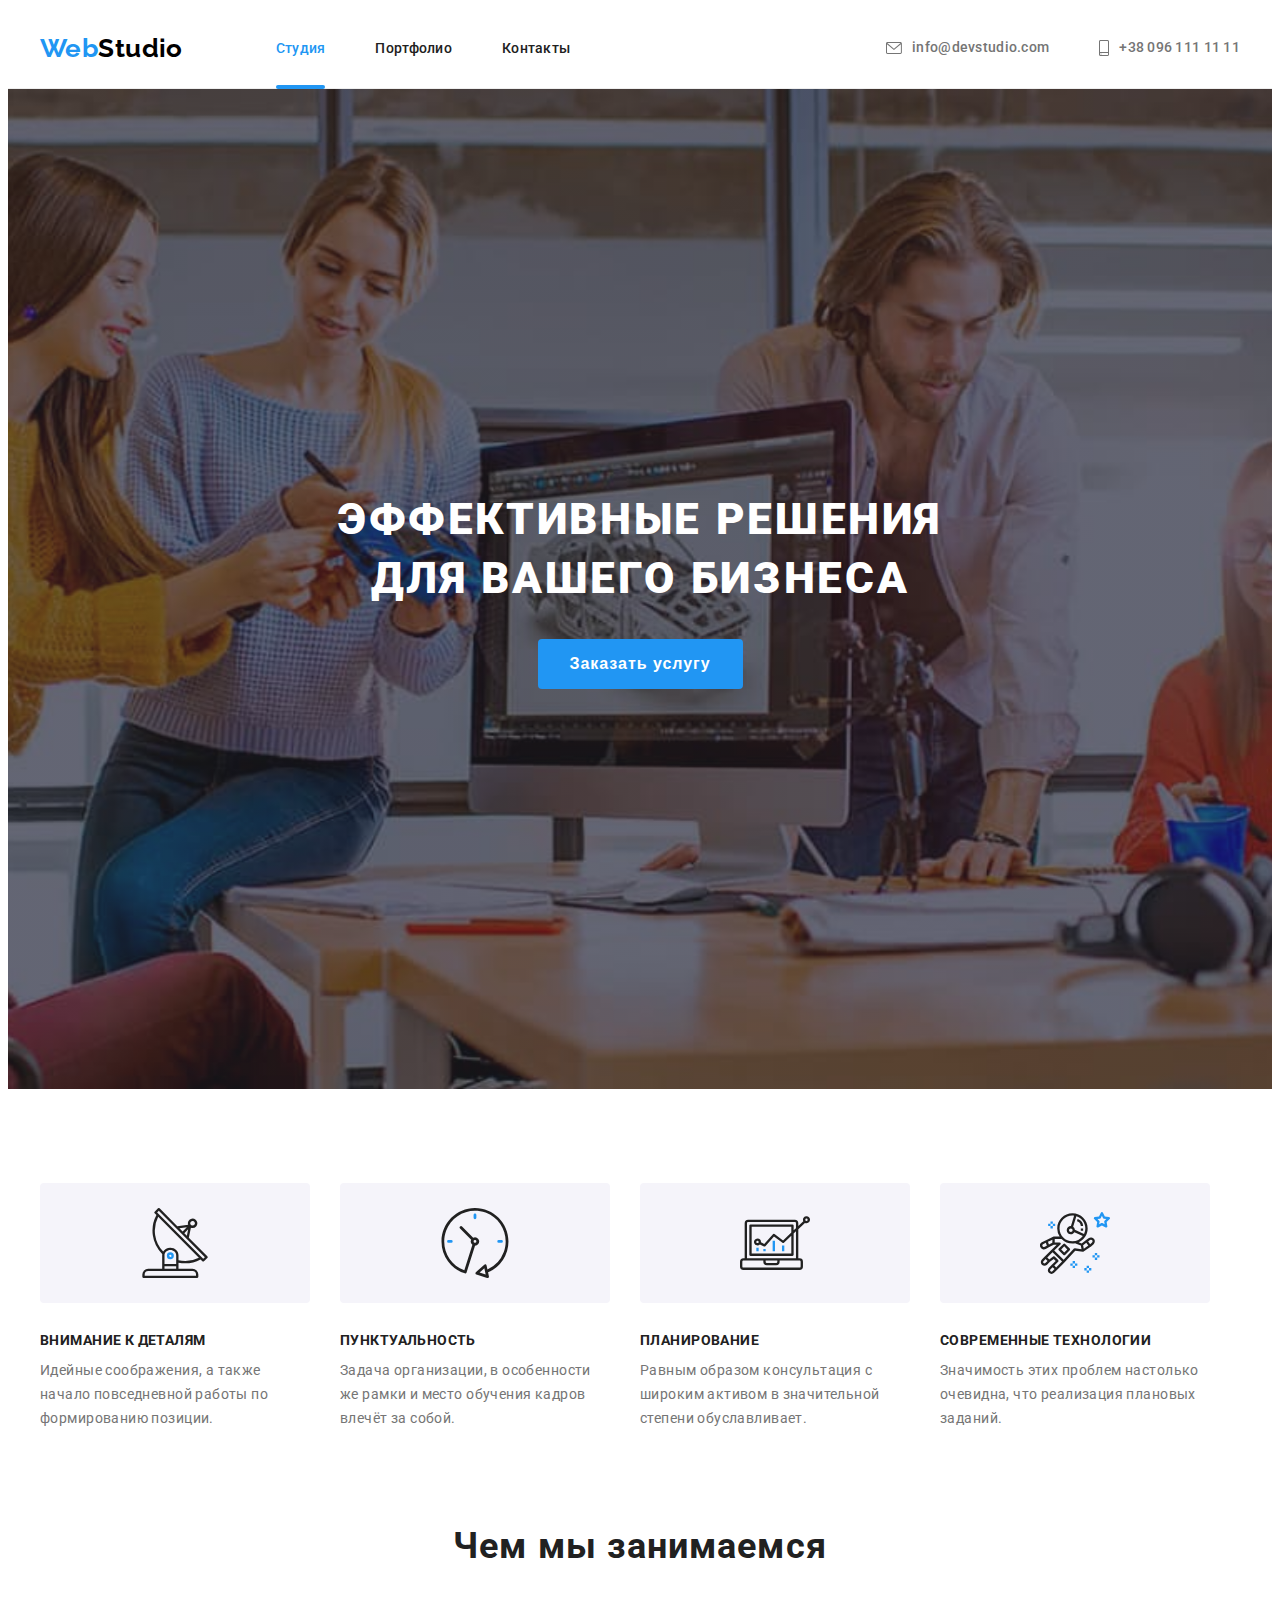
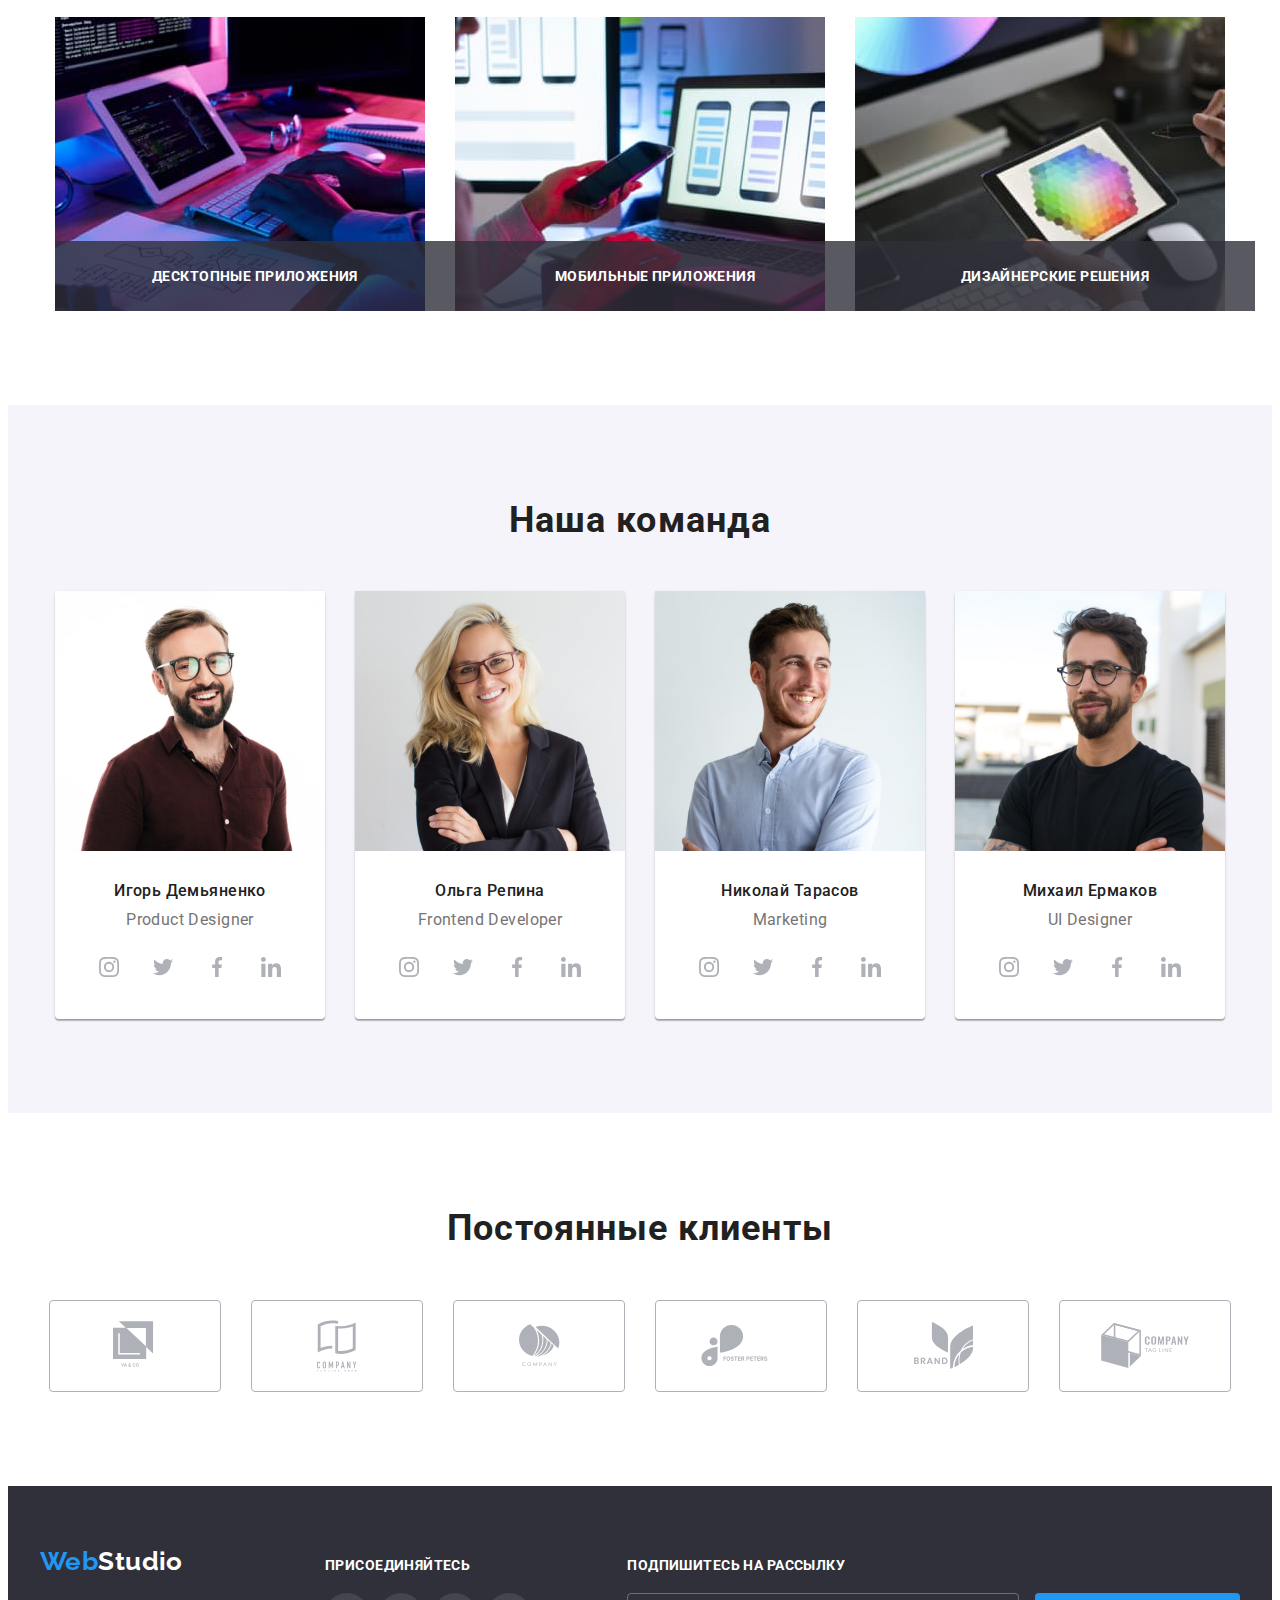
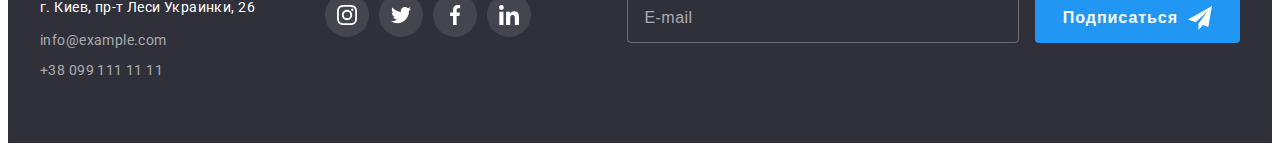
==== commit 0097047d: "email form is alive))" ====
--- a/index.html
+++ b/index.html
@@ -675,15 +675,13 @@
             aria-labelledby="email-input"
           >
             <p id="email-input">Подпишитесь на рассылку</p>
-            <label>
-              <input
-                type="email"
-                name="email"
-                id="email"
-                class="input"
-                placeholder="E-mail"
-              />
-            </label>
+            <input
+              type="email"
+              name="email"
+              id="email"
+              class="input"
+              placeholder="E-mail"
+            />
             <button type="button" class="button">
               Подписаться
               <svg class="email-form-icon" height="24" width="24">
@@ -711,35 +709,33 @@
             <p id="form-heading" class="form-heading">
               Оставьте свои данные, мы вам перезвоним
             </p>
-            <label class="input-label">
-              <span class="input-heading">Имя</span>
-              <div class="icon-input-wrapper">
-                <input class="input" type="text" name="name" />
-                <svg class="input-icon" height="18" width="18">
-                  <use href="./images/icons.svg#person"></use>
-                </svg>
-              </div>
-            </label>
-            <label class="input-label">
-              <span class="input-heading"> Телефон </span>
-              <div class="icon-input-wrapper">
-                <input class="input" type="tel" name="tel" />
-                <svg class="input-icon" height="18" width="18">
-                  <use href="./images/icons.svg#phone"></use>
-                </svg>
-              </div>
-            </label>
-            <label class="input-label">
-              <span class="input-heading"> Почта </span>
-              <div class="icon-input-wrapper">
-                <input class="input" type="email" name="email" />
-                <svg class="input-icon" height="18" width="18">
-                  <use href="./images/icons.svg#email"></use>
-                </svg>
-              </div>
-            </label>
-            <label class="input-label">
-              <span class="input-heading"> Комментарий </span>
+
+            <div class="form-field">
+              <label class="label" for="name">Имя</label>
+              <svg class="input-icon" height="18" width="18">
+                <use href="./images/icons.svg#person"></use>
+              </svg>
+              <input class="input" type="text" name="name" />
+            </div>
+
+            <div class="form-field">
+              <label for="tel" class="input-label">Телефон</label>
+              <svg class="input-icon" height="18" width="18">
+                <use href="./images/icons.svg#phone"></use>
+              </svg>
+              <input class="input" type="tel" name="tel" />
+            </div>
+
+            <div class="form-field">
+              <label for="email" class="input-label">Почта</label>
+              <svg class="input-icon" height="18" width="18">
+                <use href="./images/icons.svg#email"></use>
+              </svg>
+              <input class="input" type="email" name="email" />
+            </div>
+
+            <div class="form-field">
+              <label for="comment" class="input-label">Комментарий</label>
               <textarea
                 class="input textarea"
                 name="comment"
@@ -747,18 +743,18 @@
                 placeholder="Введите текст"
                 rows="5"
               ></textarea>
-            </label>
+            </div>
+          </div>
+
+          <div class="form-field">
+            <label for="checkbox">Соглашаюсь с рассылкой и принимаю</label>
+            <a class="link" href="#">Условия договора</a>
+            <svg class="input-icon" height="15" width="16">
+              <use href="./images/icons.svg#check-mark"></use>
+            </svg>
+            <input class="checkbox" type="checkbox" name="checkbox" />
           </div>
         </form>
-
-        <label>
-          Соглашаюсь с рассылкой и принимаю
-          <input class="checkbox" type="checkbox" />
-          <svg class="input-icon" height="15" width="16">
-            <use href="./images/icons.svg#check-mark"></use>
-          </svg>
-        </label>
-        <a class="link" href="#">Условия договора</a>
         <button class="button" type="button">Отправить</button>
       </div>
     </div>
--- a/css/styles.css
+++ b/css/styles.css
@@ -1011,7 +1011,7 @@
   color: var(--accent-color);
 }
 
-.modal-form-wrapper {
+/* .modal-form-wrapper {
   display: flex;
   flex-direction: column;
   justify-content: center;
@@ -1089,21 +1089,6 @@
   text-align: center;
 }
 
-.input {
-  outline: none;
-  color: currentColor;
-  background-color: transparent;
-
-  padding: 14px 16px;
-  border: 1px solid rgba(255, 255, 255, 0.3);
-  border-radius: 4px;
-  width: 358px;
-
-  font-size: 16px;
-  font-weight: 400;
-  line-height: 1.25;
-  letter-spacing: 0.03em;
-}
 
 .modal-form-wrapper .input {
   border: 1px solid var(--modal-input-border-color);
@@ -1111,8 +1096,8 @@
   padding-left: 42px;
 }
 
-.modal-form-wrapper .input:hover,
-.modal-form-wrapper .input:focus {
+.modal-form-wrapper .input-label:hover .input,
+.modal-form-wrapper .input-label:focus .input {
   border: 1px solid var(--accent-color);
 }
 
@@ -1123,8 +1108,9 @@
 
 .modal-sign .button:hover,
 .modal-sign .button:focus {
-  background-color: var(--hover-background-color);
-}
+  background-color: var(--hover-background-color); 
+} 
+*/
 
 /* footer email-input-form */
 .email-form {
@@ -1146,6 +1132,7 @@
   justify-content: center;
   align-items: center;
   padding: 10px 28px;
+  margin-left: 12px;
   font-weight: 700;
   color: currentColor;
   font-size: 16px;
@@ -1170,6 +1157,22 @@
   /*  */
 }
 
+.input {
+  outline: none;
+  color: currentColor;
+  background-color: transparent;
+
+  padding: 14px 16px;
+  border: 1px solid rgba(255, 255, 255, 0.3);
+  border-radius: 4px;
+  width: 358px;
+
+  font-size: 16px;
+  font-weight: 400;
+  line-height: 1.25;
+  letter-spacing: 0.03em;
+}
+
 .email-form .input:hover,
 .email-form .input:focus {
   border: 1px solid var(--accent-color);
